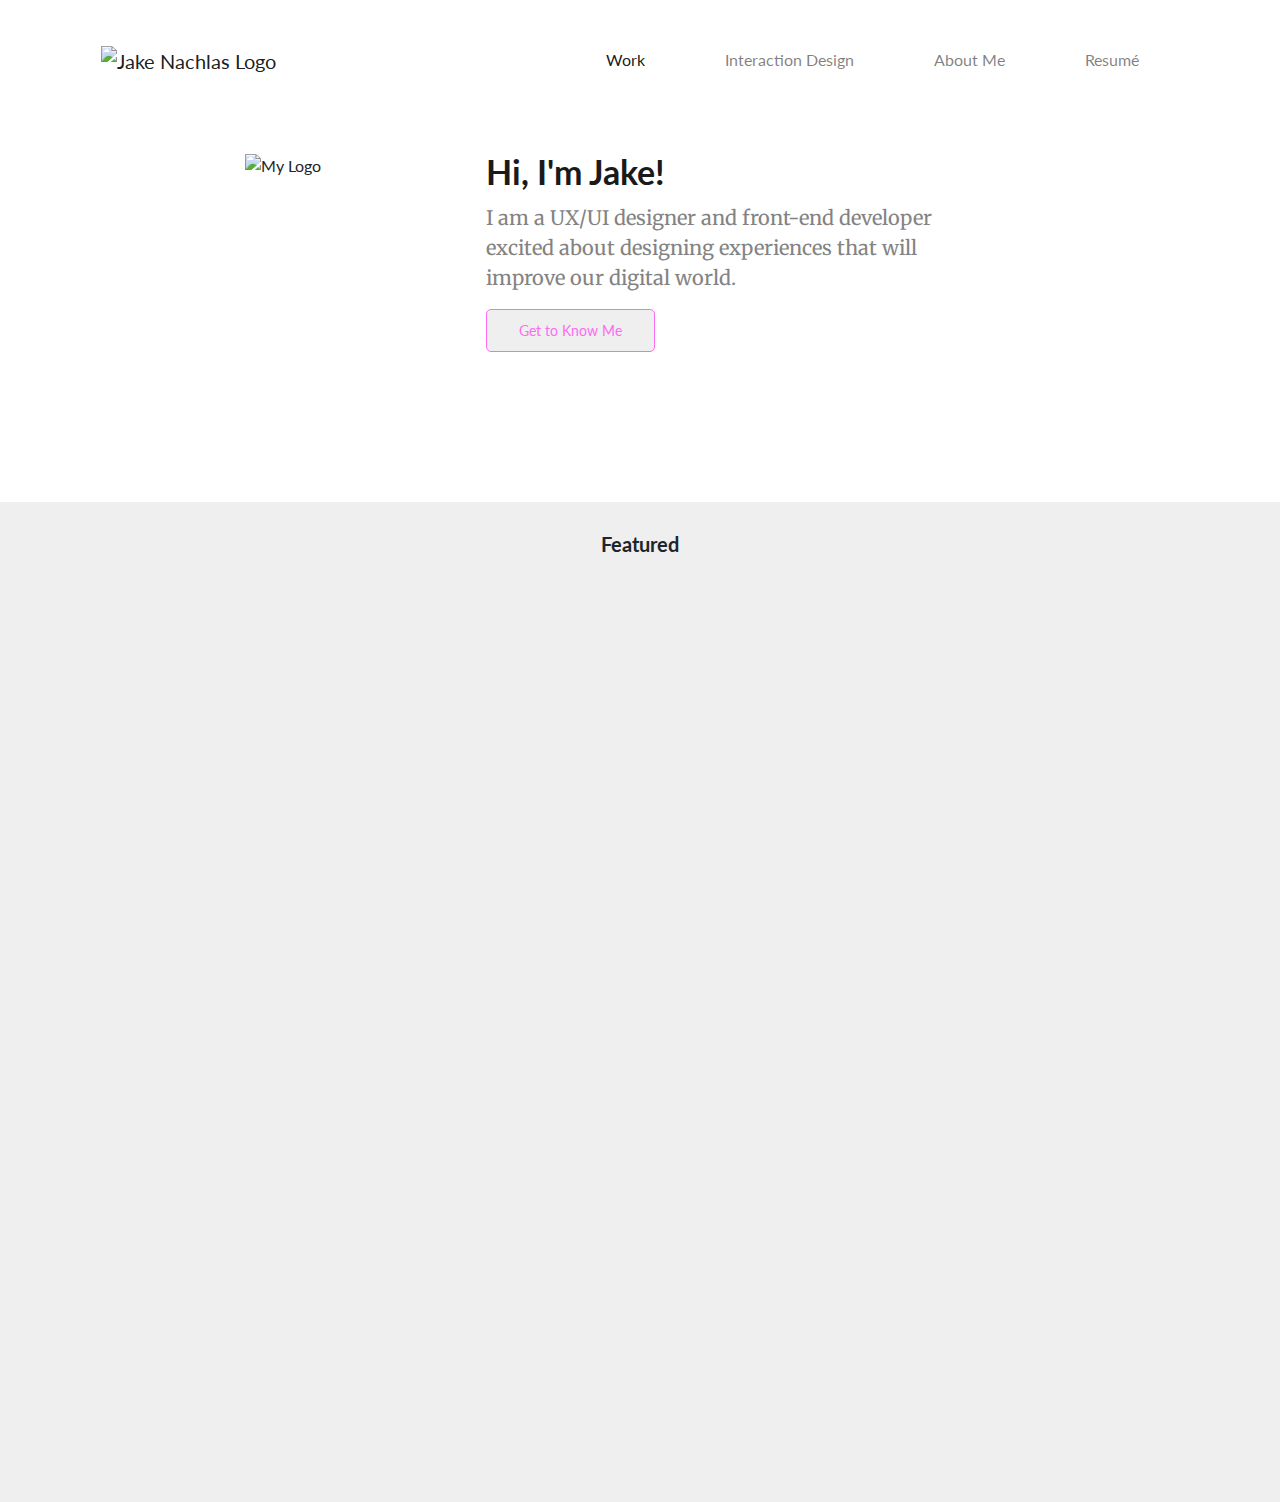
==== work.html @ 3367e307 "Updated responsive sizing and added featured content section." ====
<!DOCTYPE html>
<html lang="en">
<head>
    <meta charset="UTF-8">
    <meta name="viewport" content="width=device-width, initial-scale=1.0">
    <link rel="stylesheet" href="https://stackpath.bootstrapcdn.com/bootstrap/4.4.1/css/bootstrap.min.css" integrity="sha384-Vkoo8x4CGsO3+Hhxv8T/Q5PaXtkKtu6ug5TOeNV6gBiFeWPGFN9MuhOf23Q9Ifjh" crossorigin="anonymous">
    <link rel="stylesheet" href="workstyle.css" type="text/css">

    <!-- fonts -->
    <link href="https://fonts.googleapis.com/css2?family=Lato:wght@400;700&family=Merriweather:ital,wght@0,400;0,700;1,400;1,700&display=swap" rel="stylesheet">

    <title>Jake Nachlas' Website</title>
</head>
<body>

    <!-- navigation -->
    <section class="nav">
        <div class="container">
            <nav class="navbar navbar-expand-lg navbar-light flex center" id="mynavbar">
                <a class="navbar-brand" href="home.html">
                    <img id="logo-main" src="../NewLogo.png" alt="Jake Nachlas Logo">
                </a>
                <button class="navbar-toggler" type="button" data-toggle="collapse" data-target="#navbarNavAltMarkup" aria-controls="navbarNavAltMarkup" aria-expanded="false" aria-label="Toggle navigation">
                  <span class="navbar-toggler-icon"></span>
                </button>
                <div class="collapse navbar-collapse" id="navbarNavAltMarkup">
                  <div class="navbar-nav ml-auto">
                    <a class="nav-item nav-link active" href="#">Work <span class="sr-only">(current)</span></a>
                    <a class="nav-item nav-link" href="#">Interaction Design</a>
                    <a class="nav-item nav-link" href="#">About Me</a>
                    <a class="nav-item nav-link" href="#" tabindex="-1" aria-disabled="true">Resumé</a>
                  </div>
                </div>
            </nav>
        </div>
    </section>

    <!-- hero content -->
    <section class="hero">
      <div class="container">
        <div class="hero-content">
          <div class="image-holder d-none d-sm-inline-block">
            <img id="hero-image" src="../MePhoto.png" alt="My Logo">
          </div>
          <div class="hero-text-content d-sm-block d-md-inline-block">
            <div id="hero-intro-hi">
              <h1>Hi, I'm Jake!</h1>
            </div>
            <div id="hero-intro-about">
              <p id="hero-intro-about-text">I am a UX/UI designer and front-end developer excited
                about designing experiences that will improve our digital world.
              </p>
            </div>
            <div class="get-to-know-me">
              <button id="button-to-about">Get to Know Me</button>
            </div>
          </div>
        </div>
      </div>
    </section>

    <!-- featured content -->
    <section class="featured">
      <div class="container">
        <div id="featured-section-title">
          <h2>Featured</h2>
        </div>

        <div class="featured-projects">
          <div class="row">
            <div class="project col-sm-12 col-md-6">
              <img class="fit-image" src="../DiagonalOne.png" alt="">
            </div>
            <div class="project col-sm-12 col-md-6">
              <img class="fit-image" src="../DiagonalOne.png" alt="">
            </div>
          </div>
          <div class="row">
            <div class="project col-sm-12 col-md-6">
              <img class="fit-image" src="../DiagonalOne.png" alt="">
            </div>
            <div class="project col-sm-12 col-md-6">
              <img class="fit-image" src="../DiagonalOne.png" alt="">
            </div>
          </div>
        </div>
      </div>
    </section>

</body>
</html>
---- workstyle.css ----
body {
    font-family: 'Lato', sans-serif;
}

/* navigation */

.nav-item {
    margin: 2rem;
}

#logo-main {
    width: 187px;
    height: auto;
}

.hero-content {
    margin-top: 2rem;
    margin-bottom: 2rem;
    margin-left: auto;
    margin-right: auto;
}

.hero {
    max-width: 820px;
}

.hero-text-content {
   width: 60%;
   display: inline-block;
   padding-right: 0;
}

.image-holder {
    width: 30%;
    display: inline-block;
    vertical-align: top;
}

.navbar-nav a{
    color: red;
}

.hero {
    margin: auto;

}


h1 {
    font-family: 'Lato', sans-serif;
    font-size: 34px;
    font-weight: bold;
    color: #1a1a1a;
    display: inline;
}

#hero-image {
    width: 200px;
    height: auto;
}

#hero-intro-hi {
    margin-bottom: 10px;
}

#hero-intro-about-text {
    font-size: 20px;
    font-family: 'Merriweather', serif;
    font-weight: regular;
    color: #838383
}

#button-to-about {
    color: #FD6BF2;
    border: 1px solid #FD6BF2;
    font-size: 14px;
    font-family: 'Lato', sans-serif;
    border-radius: 5px;
    padding: 10px 32px;
}

#button-to-about:hover {
    color:white;
    background: transparent linear-gradient(95deg, #FFA7FF 0%, #E949F5 100%) 0% 0% no-repeat padding-box;
    border: 1px solid white;
}


/* featured */

.featured {
    background: #EFEFEF 0% 0% no-repeat padding-box;
    width: 100%;
    height: 1000px;
    margin-top: 150px;
}

#featured-section-title {
    text-align: center;
    padding-top: 30px;
    padding-bottom: 30px;
}

#featured-section-title h2 {
    font-size: 20px;
    font-family: 'Lato', sans-serif;
    font-weight: bold;
}


.project {
    margin: 10px 0;

}

.fit-image {
    width: 100%;
    object-fit: cover;
    border-radius: 12px;
    margin-bottom: 10px;
}


.featured-work {
    width: 47%;
    height: 440px;
    /* margin: 1%; */
    background-color: pink;
    /* display: inline-block;
    text-align: center;
    border-radius: 12px; */
}

#zipline-photo {
    width: 536px;
    height: 440px;
    border-radius: 12px;
}
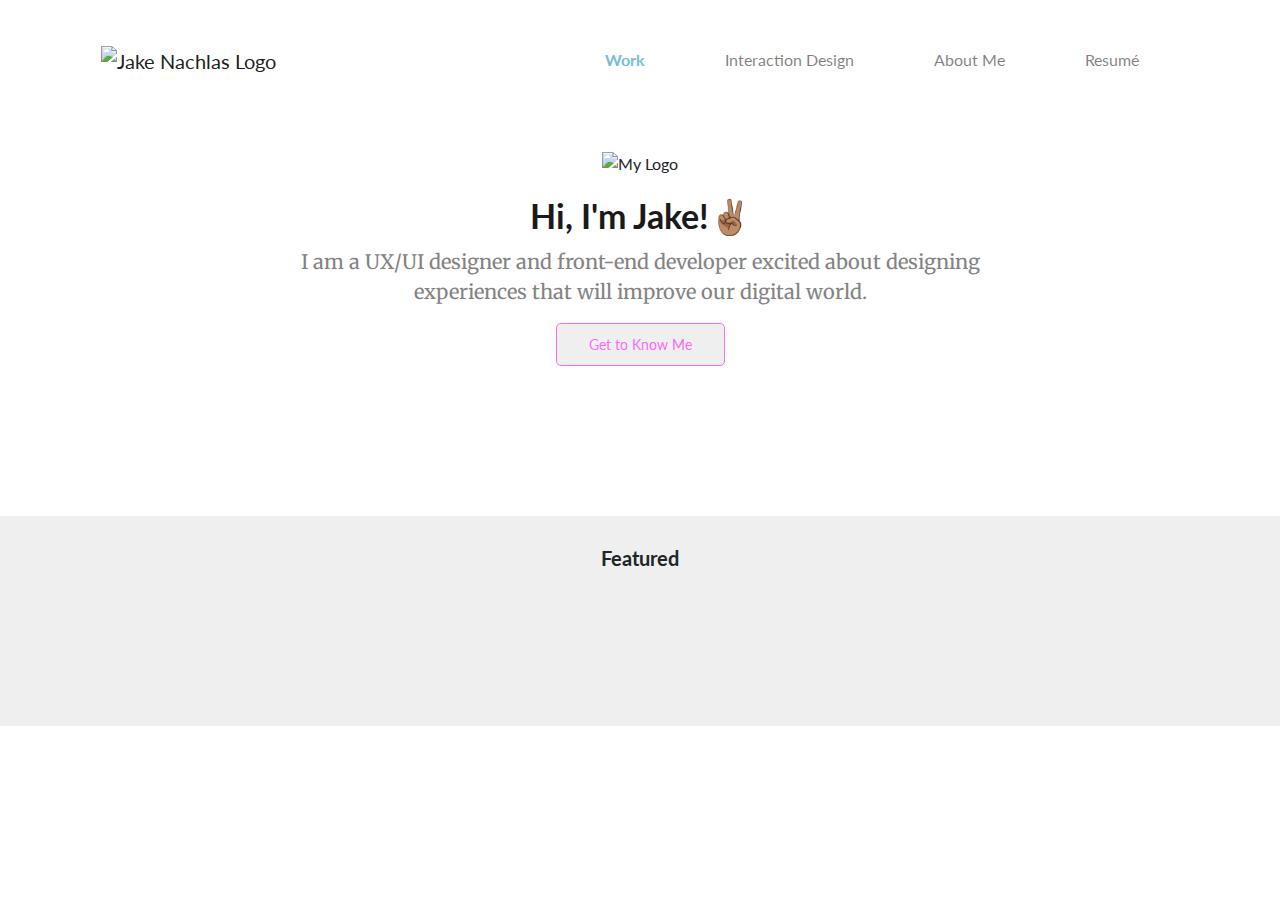
==== commit 1e4d8151: "Changes to Hero" ====
--- a/work.html
+++ b/work.html
@@ -40,11 +40,11 @@
       <div class="container">
         <div class="hero-content">
           <div class="image-holder d-none d-sm-inline-block">
-            <img id="hero-image" src="../MePhoto.png" alt="My Logo">
+            <img id="hero-image" src="../CircleProfPic.png" alt="My Logo">
           </div>
           <div class="hero-text-content d-sm-block d-md-inline-block">
             <div id="hero-intro-hi">
-              <h1>Hi, I'm Jake!</h1>
+              <h1>Hi, I'm Jake!✌🏽</h1>
             </div>
             <div id="hero-intro-about">
               <p id="hero-intro-about-text">I am a UX/UI designer and front-end developer excited
@@ -72,7 +72,7 @@
               <img class="fit-image" src="../DiagonalOne.png" alt="">
             </div>
             <div class="project col-sm-12 col-md-6">
-              <img class="fit-image" src="../DiagonalOne.png" alt="">
+              <img class="fit-image" src="../DeptEdTile.png" alt="">
             </div>
           </div>
           <div class="row">
--- a/workstyle.css
+++ b/workstyle.css
@@ -4,8 +4,13 @@
 
 /* navigation */
 
-.nav-item {
+.navbar-nav a {
     margin: 2rem;
+}
+
+.navbar-light .navbar-nav .active>.nav-link, .navbar-light .navbar-nav .nav-link.active, .navbar-light .navbar-nav .nav-link.show, .navbar-light .navbar-nav .show>.nav-link {
+    color: #78BDD7;
+    font-weight: bold;
 }
 
 #logo-main {
@@ -14,24 +19,27 @@
 }
 
 .hero-content {
+    display: flex;
+    flex-direction: column;
+    text-align: center;
     margin-top: 2rem;
     margin-bottom: 2rem;
     margin-left: auto;
     margin-right: auto;
+    vertical-align: top;
 }
+
 
 .hero {
     max-width: 820px;
 }
 
 .hero-text-content {
-   width: 60%;
    display: inline-block;
    padding-right: 0;
 }
 
 .image-holder {
-    width: 30%;
     display: inline-block;
     vertical-align: top;
 }
@@ -55,8 +63,9 @@
 }
 
 #hero-image {
-    width: 200px;
+    width: 185px;
     height: auto;
+    margin-bottom: 20px;
 }
 
 #hero-intro-hi {
@@ -67,7 +76,7 @@
     font-size: 20px;
     font-family: 'Merriweather', serif;
     font-weight: regular;
-    color: #838383
+    color: #838383;
 }
 
 #button-to-about {
@@ -91,7 +100,6 @@
 .featured {
     background: #EFEFEF 0% 0% no-repeat padding-box;
     width: 100%;
-    height: 1000px;
     margin-top: 150px;
 }
 
@@ -107,6 +115,9 @@
     font-weight: bold;
 }
 
+.featured-projects {
+    padding-bottom: 30px;
+}
 
 .project {
     margin: 10px 0;
@@ -121,16 +132,6 @@
 }
 
 
-.featured-work {
-    width: 47%;
-    height: 440px;
-    /* margin: 1%; */
-    background-color: pink;
-    /* display: inline-block;
-    text-align: center;
-    border-radius: 12px; */
-}
-
 #zipline-photo {
     width: 536px;
     height: 440px;
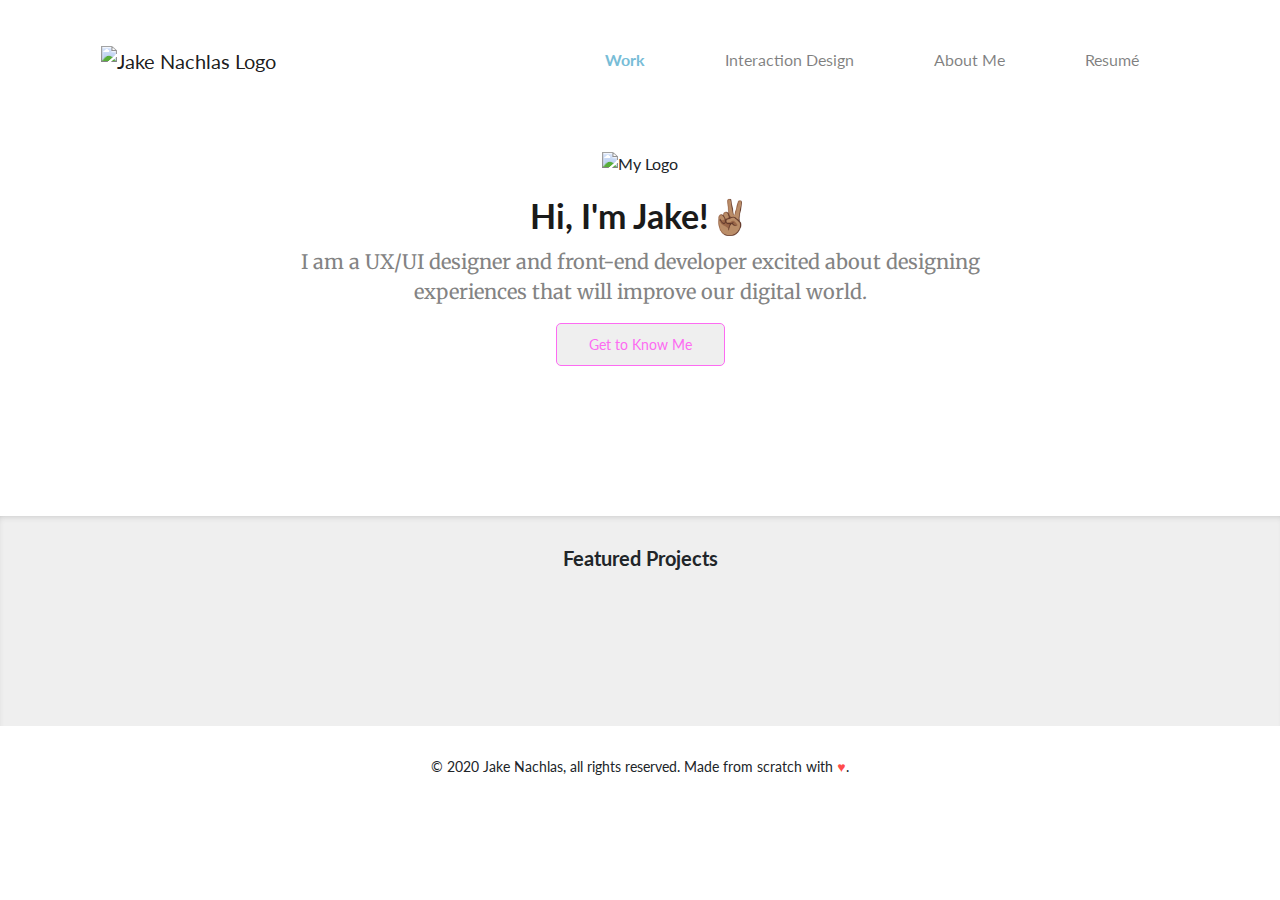
==== commit 94975b1f: "Added footer and an inner box shadow to Featured Section!" ====
--- a/work.html
+++ b/work.html
@@ -63,16 +63,17 @@
     <section class="featured">
       <div class="container">
         <div id="featured-section-title">
-          <h2>Featured</h2>
+          <h2>Featured Projects</h2>
         </div>
 
+        <!-- NOTE: When I make the pages for projects, wrap img tags in a tag. -->
         <div class="featured-projects">
           <div class="row">
             <div class="project col-sm-12 col-md-6">
               <img class="fit-image" src="../DiagonalOne.png" alt="">
             </div>
             <div class="project col-sm-12 col-md-6">
-              <img class="fit-image" src="../DeptEdTile.png" alt="">
+              <img class="fit-image" src="../DeptofEduTile.png" alt="">
             </div>
           </div>
           <div class="row">
@@ -80,12 +81,18 @@
               <img class="fit-image" src="../DiagonalOne.png" alt="">
             </div>
             <div class="project col-sm-12 col-md-6">
-              <img class="fit-image" src="../DiagonalOne.png" alt="">
+              <img class="fit-image" src="../ComingSoonTile.png" alt="">
             </div>
           </div>
         </div>
       </div>
     </section>
 
+
+
+
+    <footer class="footer">
+      © 2020 Jake Nachlas, all rights reserved. Made from scratch with <span id="heart-icon">♥</span>.
+    </footer>
 </body>
 </html>--- a/workstyle.css
+++ b/workstyle.css
@@ -12,6 +12,7 @@
     color: #78BDD7;
     font-weight: bold;
 }
+
 
 #logo-main {
     width: 187px;
@@ -50,7 +51,6 @@
 
 .hero {
     margin: auto;
-
 }
 
 
@@ -101,6 +101,7 @@
     background: #EFEFEF 0% 0% no-repeat padding-box;
     width: 100%;
     margin-top: 150px;
+    box-shadow: inset 1px 4px 9px -6px rgba(0,0,0,0.3);
 }
 
 #featured-section-title {
@@ -136,4 +137,22 @@
     width: 536px;
     height: 440px;
     border-radius: 12px;
+}
+
+
+
+
+
+
+
+/* footer */
+footer {
+    margin-top: 30px;
+    margin-bottom: 20px;
+    font-size: 14px;
+    text-align: center;
+}
+
+#heart-icon {
+    color: #FF4B4B;
 }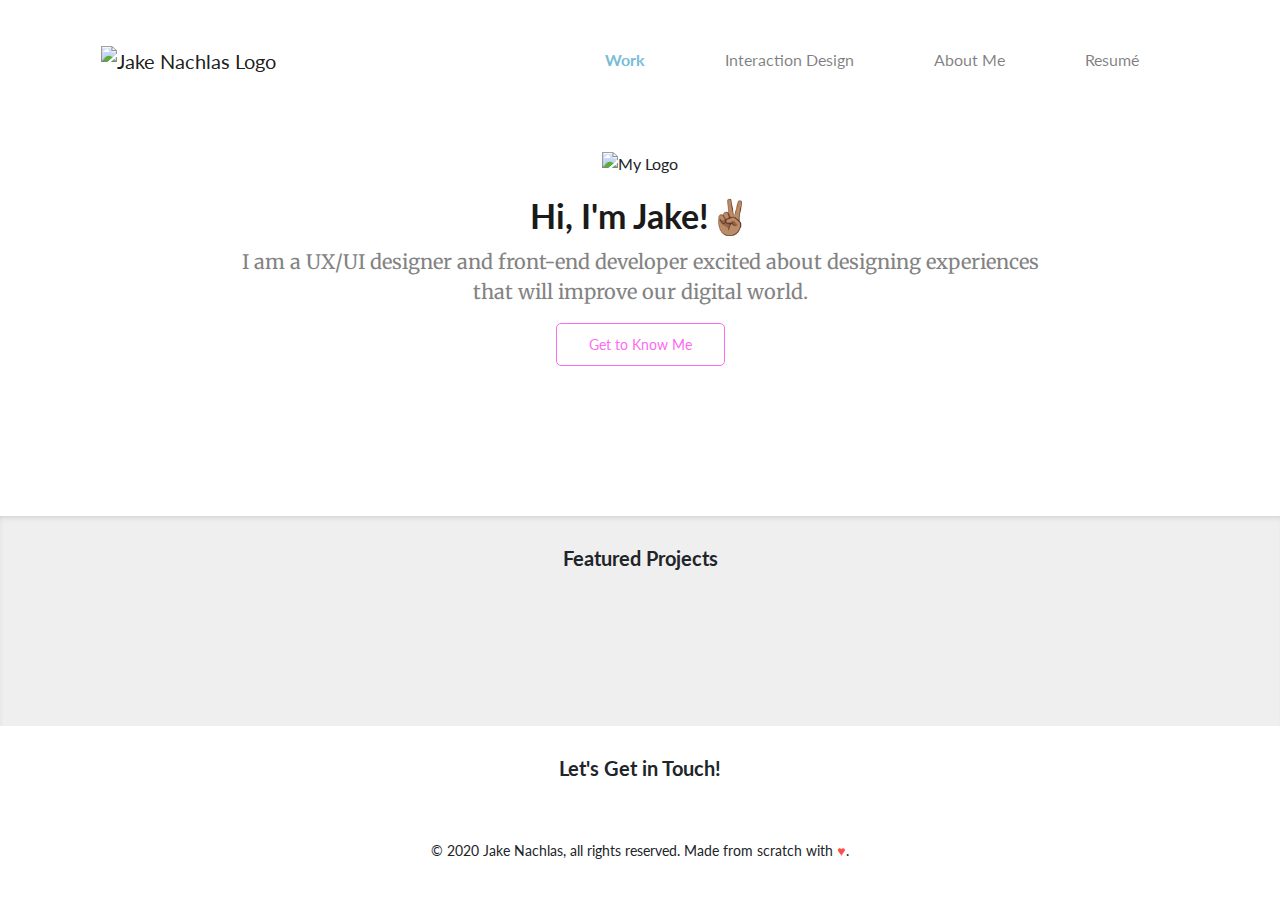
==== commit f59dcacf: "Updated images and nav fixes" ====
--- a/work.html
+++ b/work.html
@@ -13,81 +13,89 @@
 </head>
 <body>
 
-    <!-- navigation -->
     <section class="nav">
-        <div class="container">
-            <nav class="navbar navbar-expand-lg navbar-light flex center" id="mynavbar">
-                <a class="navbar-brand" href="home.html">
-                    <img id="logo-main" src="../NewLogo.png" alt="Jake Nachlas Logo">
-                </a>
-                <button class="navbar-toggler" type="button" data-toggle="collapse" data-target="#navbarNavAltMarkup" aria-controls="navbarNavAltMarkup" aria-expanded="false" aria-label="Toggle navigation">
-                  <span class="navbar-toggler-icon"></span>
-                </button>
-                <div class="collapse navbar-collapse" id="navbarNavAltMarkup">
-                  <div class="navbar-nav ml-auto">
-                    <a class="nav-item nav-link active" href="#">Work <span class="sr-only">(current)</span></a>
-                    <a class="nav-item nav-link" href="#">Interaction Design</a>
-                    <a class="nav-item nav-link" href="#">About Me</a>
-                    <a class="nav-item nav-link" href="#" tabindex="-1" aria-disabled="true">Resumé</a>
-                  </div>
+      <div class="container">
+          <nav class="navbar navbar-expand-lg navbar-light flex center" id="mynavbar">
+              <a class="navbar-brand" href="home.html">
+                  <img id="logo-main" src="../NewLogo.png" alt="Jake Nachlas Logo">
+              </a>
+              <button class="navbar-toggler" type="button" data-toggle="collapse" data-target="#navbarNavAltMarkup" aria-controls="navbarNavAltMarkup" aria-expanded="false" aria-label="Toggle navigation">
+                <span class="navbar-toggler-icon"></span>
+              </button>
+              <div class="collapse navbar-collapse" id="navbarNavAltMarkup">
+                <div class="navbar-nav ml-auto">
+                  <a class="nav-item nav-link active" href="#">Work <span class="sr-only">(current)</span></a>
+                  <a class="nav-item nav-link" href="#">Interaction Design</a>
+                  <a class="nav-item nav-link" href="#">About Me</a>
+                  <a class="nav-item nav-link" href="#" tabindex="-1" aria-disabled="true">Resumé</a>
                 </div>
-            </nav>
+              </div>
+          </nav>
+      </div>
+  </section>
+
+  <!-- hero content -->
+  <section class="hero">
+    <div class="container">
+      <div class="hero-content">
+        <div class="image-holder d-none d-sm-inline-block">
+          <img id="hero-image" src="../CircleProfPic.png" alt="My Logo">
         </div>
-    </section>
-
-    <!-- hero content -->
-    <section class="hero">
-      <div class="container">
-        <div class="hero-content">
-          <div class="image-holder d-none d-sm-inline-block">
-            <img id="hero-image" src="../CircleProfPic.png" alt="My Logo">
+        <div class="hero-text-content d-sm-block d-md-inline-block">
+          <div id="hero-intro-hi">
+            <h1>Hi, I'm Jake!✌🏽</h1>
           </div>
-          <div class="hero-text-content d-sm-block d-md-inline-block">
-            <div id="hero-intro-hi">
-              <h1>Hi, I'm Jake!✌🏽</h1>
-            </div>
-            <div id="hero-intro-about">
-              <p id="hero-intro-about-text">I am a UX/UI designer and front-end developer excited
-                about designing experiences that will improve our digital world.
-              </p>
-            </div>
-            <div class="get-to-know-me">
-              <button id="button-to-about">Get to Know Me</button>
-            </div>
+          <div id="hero-intro-about">
+            <p id="hero-intro-about-text">I am a UX/UI designer and front-end developer excited
+              about designing experiences that will improve our digital world.
+            </p>
+          </div>
+          <div class="get-to-know-me">
+            <button id="button-to-about">Get to Know Me</button>
           </div>
         </div>
       </div>
-    </section>
+    </div>
+  </section>
 
     <!-- featured content -->
-    <section class="featured">
-      <div class="container">
-        <div id="featured-section-title">
-          <h2>Featured Projects</h2>
+  <section class="featured">
+    <div class="container">
+      <div id="featured-section-title">
+        <h2>Featured Projects</h2>
+      </div>
+
+      <!-- NOTE: When I make the pages for projects, wrap img tags in a tag. -->
+      <div class="featured-projects">
+        <div class="row">
+          <div class="project col-sm-12 col-md-6">
+            <img class="fit-image" src="../DiagonalOne.png" alt="">
+          </div>
+          <div class="project col-sm-12 col-md-6">
+            <img class="fit-image" src="../DeptofEduTile.png" alt="">
+          </div>
         </div>
-
-        <!-- NOTE: When I make the pages for projects, wrap img tags in a tag. -->
-        <div class="featured-projects">
-          <div class="row">
-            <div class="project col-sm-12 col-md-6">
-              <img class="fit-image" src="../DiagonalOne.png" alt="">
-            </div>
-            <div class="project col-sm-12 col-md-6">
-              <img class="fit-image" src="../DeptofEduTile.png" alt="">
-            </div>
+        <div class="row">
+          <div class="project col-sm-12 col-md-6">
+            <img class="fit-image" src="../DiagonalOne.png" alt="">
           </div>
-          <div class="row">
-            <div class="project col-sm-12 col-md-6">
-              <img class="fit-image" src="../DiagonalOne.png" alt="">
-            </div>
-            <div class="project col-sm-12 col-md-6">
-              <img class="fit-image" src="../ComingSoonTile.png" alt="">
-            </div>
+          <div class="project col-sm-12 col-md-6">
+            <img class="fit-image" src="../ComingSoonTile.png" alt="">
           </div>
         </div>
       </div>
+    </div>
+  </section>
+
+
+    <!-- medium stories -->
+    <section class="medium-stories-section"></section>
+
+
+    <!-- contact -->
+    <section id="contact-section">
+      <h2 id="contact-header">Let's Get in Touch!</h2>
     </section>
-
 
 
 
--- a/workstyle.css
+++ b/workstyle.css
@@ -1,5 +1,6 @@
 body {
     font-family: 'Lato', sans-serif;
+    overflow-x: hidden;
 }
 
 /* navigation */
@@ -28,12 +29,9 @@
     margin-left: auto;
     margin-right: auto;
     vertical-align: top;
+    max-width: 820px;
 }
 
-
-.hero {
-    max-width: 820px;
-}
 
 .hero-text-content {
    display: inline-block;
@@ -81,6 +79,7 @@
 
 #button-to-about {
     color: #FD6BF2;
+    background-color: white;
     border: 1px solid #FD6BF2;
     font-size: 14px;
     font-family: 'Lato', sans-serif;
@@ -92,6 +91,7 @@
     color:white;
     background: transparent linear-gradient(95deg, #FFA7FF 0%, #E949F5 100%) 0% 0% no-repeat padding-box;
     border: 1px solid white;
+
 }
 
 
@@ -142,8 +142,23 @@
 
 
 
+/* medium stories */
+.medium-stories-section {
+    display: flex;
+}
 
 
+#contact-section h2{
+    font-size: 20px;
+    font-family: 'Lato', sans-serif;
+    font-weight: bold;
+}
+
+#contact-header {
+    text-align: center;
+    padding-top: 30px;
+    padding-bottom: 30px;
+}
 
 /* footer */
 footer {
@@ -155,4 +170,5 @@
 
 #heart-icon {
     color: #FF4B4B;
-}+}
+
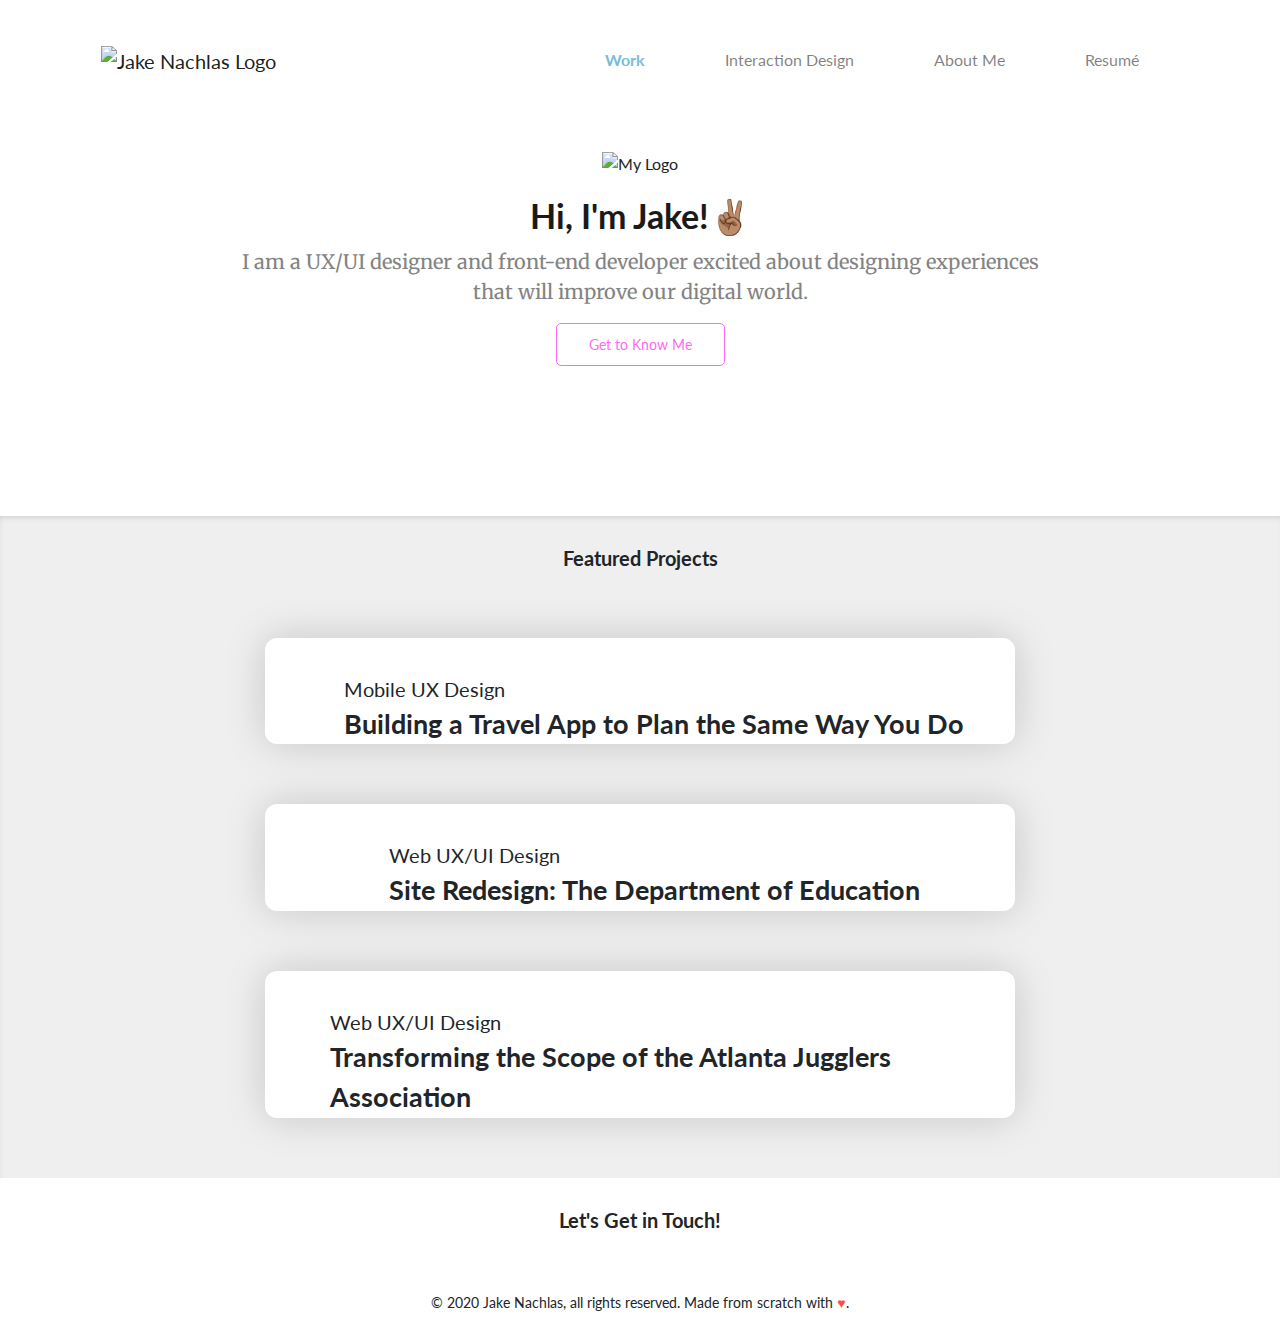
==== commit e1e0d3c4: "Updated card elements" ====
--- a/work.html
+++ b/work.html
@@ -64,23 +64,44 @@
       <div id="featured-section-title">
         <h2>Featured Projects</h2>
       </div>
-
-      <!-- NOTE: When I make the pages for projects, wrap img tags in a tag. -->
-      <div class="featured-projects">
-        <div class="row">
-          <div class="project col-sm-12 col-md-6">
-            <img class="fit-image" src="../DiagonalOne.png" alt="">
+      <div class="flex-container">
+        <div class="card-element">
+          <div class="card-image-holder">
+            <img src="../DiagonalOne.png" alt="">
           </div>
-          <div class="project col-sm-12 col-md-6">
-            <img class="fit-image" src="../DeptofEduTile.png" alt="">
+          <div class="card-element-text-content">
+            <div class="card-element-text-genre">
+              Mobile UX Design
+            </div>
+            <div class="card-element-text-title">
+              Building a Travel App to Plan the Same Way You Do
+            </div>
           </div>
         </div>
-        <div class="row">
-          <div class="project col-sm-12 col-md-6">
-            <img class="fit-image" src="../DiagonalOne.png" alt="">
+        <div class="card-element">
+          <div class="card-image-holder">
+            <img src="../DeptofEduTile.png" alt="">
           </div>
-          <div class="project col-sm-12 col-md-6">
-            <img class="fit-image" src="../ComingSoonTile.png" alt="">
+          <div class="card-element-text-content">
+            <div class="card-element-text-genre">
+              Web UX/UI Design
+            </div>
+            <div class="card-element-text-title">
+              Site Redesign: The Department of Education
+            </div>
+          </div>
+        </div>
+        <div class="card-element">
+          <div class="card-image-holder">
+            <img src="../JuggletileNew.png" alt="">
+          </div>
+          <div class="card-element-text-content">
+            <div class="card-element-text-genre">
+              Web UX/UI Design
+            </div>
+            <div class="card-element-text-title">
+              Transforming the Scope of the Atlanta Jugglers Association
+            </div>
           </div>
         </div>
       </div>
--- a/workstyle.css
+++ b/workstyle.css
@@ -101,10 +101,11 @@
     background: #EFEFEF 0% 0% no-repeat padding-box;
     width: 100%;
     margin-top: 150px;
+    padding-bottom: 30px;
     box-shadow: inset 1px 4px 9px -6px rgba(0,0,0,0.3);
 }
 
-#featured-section-title {
+ #featured-section-title {
     text-align: center;
     padding-top: 30px;
     padding-bottom: 30px;
@@ -114,9 +115,9 @@
     font-size: 20px;
     font-family: 'Lato', sans-serif;
     font-weight: bold;
-}
-
-.featured-projects {
+} 
+
+/* .featured-projects {
     padding-bottom: 30px;
 }
 
@@ -130,7 +131,7 @@
     object-fit: cover;
     border-radius: 12px;
     margin-bottom: 10px;
-}
+} */
 
 
 #zipline-photo {
@@ -140,6 +141,61 @@
 }
 
 
+
+.flex-container {
+    display: flex;
+    margin-left: auto;
+    margin-right: auto;
+    height: 100%;
+    max-width: 760px;
+    background: #EFEFEF 0% 0% no-repeat padding-box;
+    flex-direction: column;
+    justify-content: center;
+    align-items: center;
+}
+
+.card-element {
+    display: flex;
+    width: 750px;
+    height: 100%;
+    background-color: white;
+    margin: 30px;
+    border-radius: 12px;
+    justify-content: center;
+    box-shadow: 0px 0px 40px #0000002C;
+    transition: box-shadow 0.3s ease-in-out;
+}
+
+.card-element:hover {
+    box-shadow: 0px 0px 40px #00000060;
+}
+
+.card-image-holder img {
+    position: relative;
+    max-width: 230px;
+    height: 190px;
+    border-bottom-left-radius: 12px;
+    border-top-left-radius: 12px;
+}
+
+.card-element-text-content {
+    display: inline-block;
+    margin-left: 65px;
+    margin-top: 36px;
+    margin-right: 37px;
+}
+
+.card-element-text-genre {
+    font-family: 'Lato', sans-serif;
+    font-size: 20px;
+    font-weight: regular;
+}
+
+.card-element-text-title {
+    font-family: 'Lato', sans-serif;
+    font-size: 27px;
+    font-weight: bold;
+}
 
 
 /* medium stories */
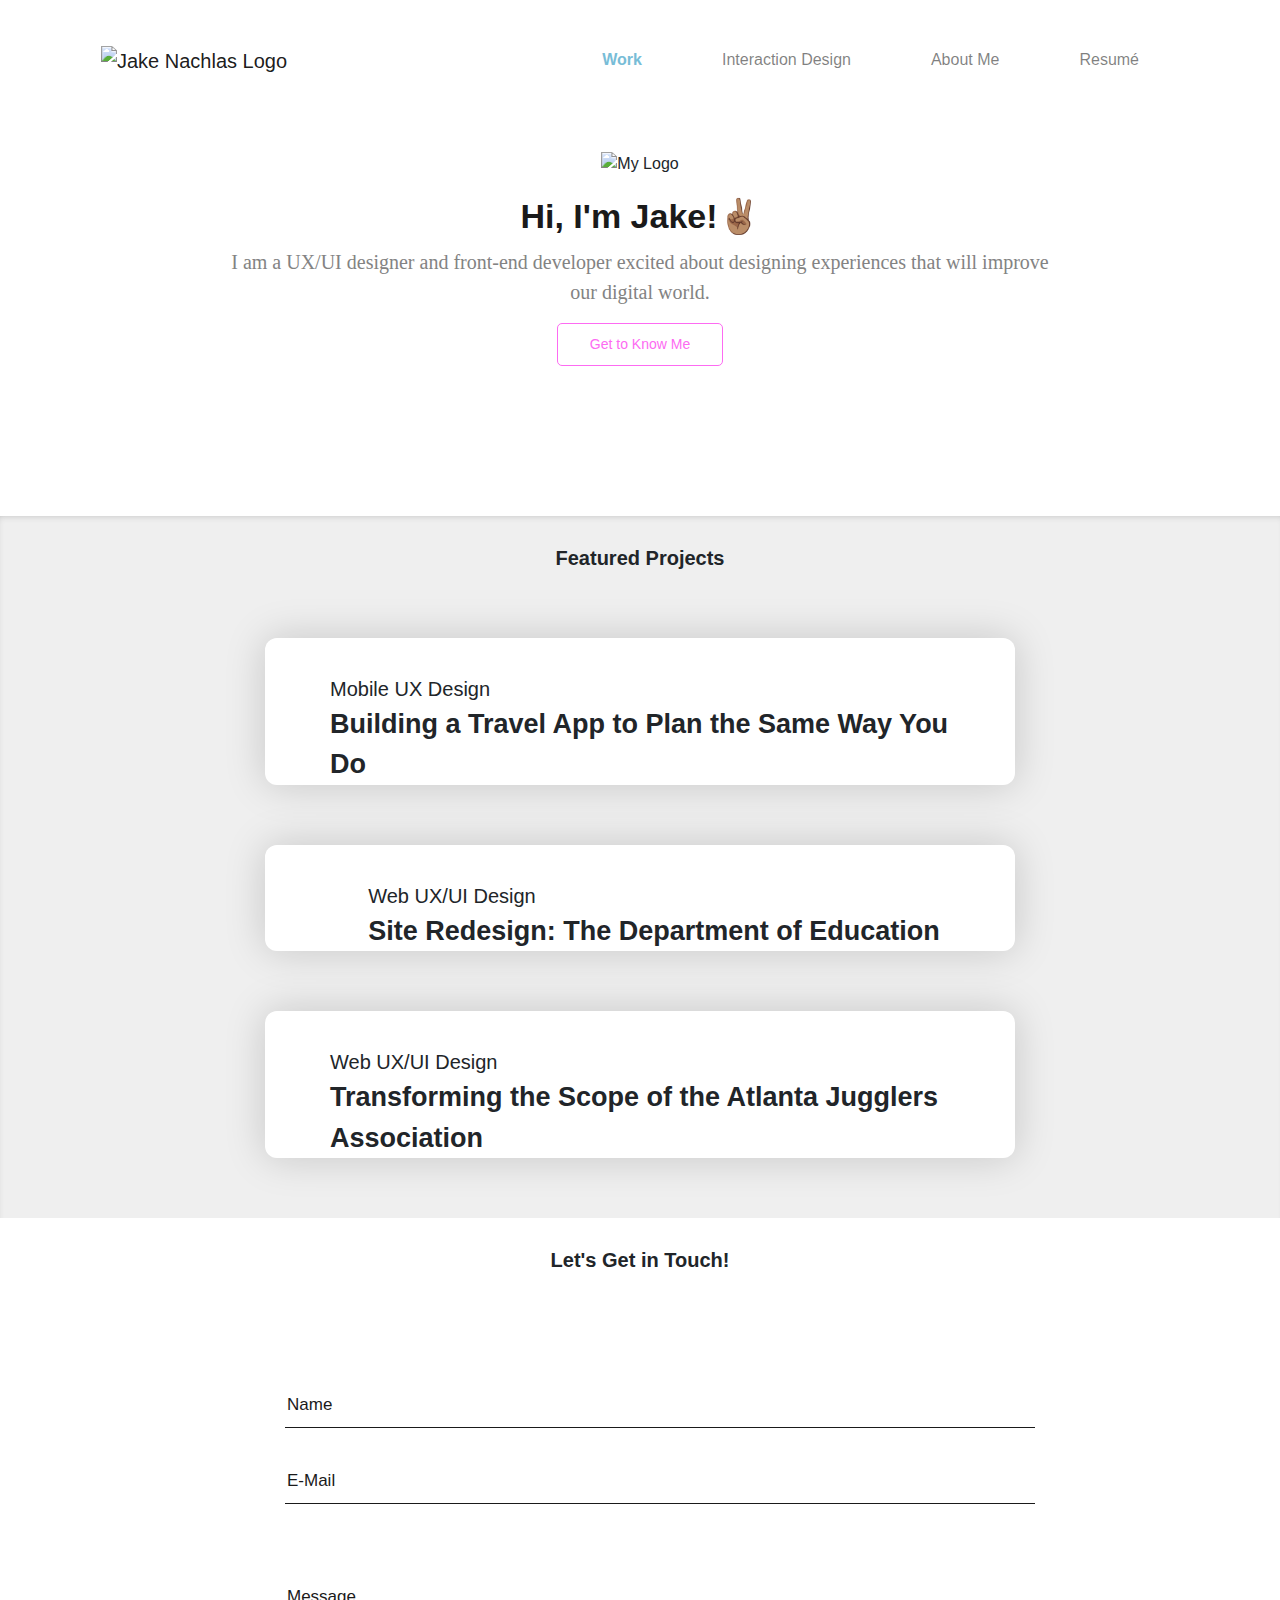
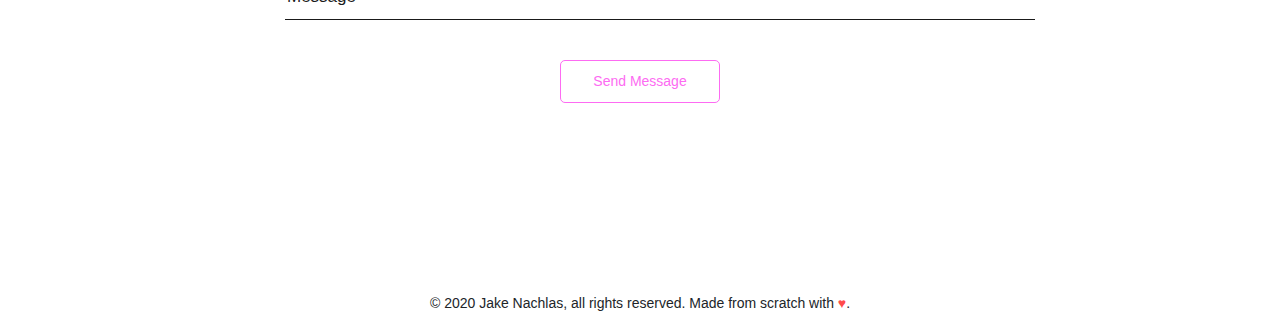
==== commit 8cfc7a9f: "Cleaned up some stuff. Not much an update just a safey push." ====
--- a/work.html
+++ b/work.html
@@ -6,14 +6,15 @@
     <link rel="stylesheet" href="https://stackpath.bootstrapcdn.com/bootstrap/4.4.1/css/bootstrap.min.css" integrity="sha384-Vkoo8x4CGsO3+Hhxv8T/Q5PaXtkKtu6ug5TOeNV6gBiFeWPGFN9MuhOf23Q9Ifjh" crossorigin="anonymous">
     <link rel="stylesheet" href="workstyle.css" type="text/css">
 
-    <!-- fonts -->
-    <link href="https://fonts.googleapis.com/css2?family=Lato:wght@400;700&family=Merriweather:ital,wght@0,400;0,700;1,400;1,700&display=swap" rel="stylesheet">
+    <!-- icons -->
+    <!-- Add icon library -->
+    <link rel="stylesheet" href="https://cdnjs.cloudflare.com/ajax/libs/font-awesome/4.7.0/css/font-awesome.min.css">
 
     <title>Jake Nachlas' Website</title>
 </head>
 <body>
 
-    <section class="nav">
+    <section class="nav-new">
       <div class="container">
           <nav class="navbar navbar-expand-lg navbar-light flex center" id="mynavbar">
               <a class="navbar-brand" href="home.html">
@@ -115,12 +116,25 @@
 
     <!-- contact -->
     <section id="contact-section">
-      <h2 id="contact-header">Let's Get in Touch!</h2>
+      <div class="container">
+        <h2 id="contact-header">Let's Get in Touch!</h2>
+
+        <div class="form">
+          <form>
+            <input class="first-elements-contact-form" type="text" placeholder="Name">
+            <input class="first-elements-contact-form" type="text" placeholder="E-Mail">
+            <input type="text" id="msg" placeholder="Message">
+          </form>
+
+          <button id="send-message" type="button">Send Message</button>
+        </div>
+      </div>
     </section>
 
 
 
     <footer class="footer">
+
       © 2020 Jake Nachlas, all rights reserved. Made from scratch with <span id="heart-icon">♥</span>.
     </footer>
 </body>
--- a/workstyle.css
+++ b/workstyle.css
@@ -1,9 +1,10 @@
 body {
     font-family: 'Lato', sans-serif;
     overflow-x: hidden;
-}
-
-/* navigation */
+    text-decoration: none;
+}
+
+/* old nav */
 
 .navbar-nav a {
     margin: 2rem;
@@ -13,6 +14,7 @@
     color: #78BDD7;
     font-weight: bold;
 }
+
 
 
 #logo-main {
@@ -43,9 +45,11 @@
     vertical-align: top;
 }
 
-.navbar-nav a{
-    color: red;
-}
+.navbar-toggler {
+    border: none;
+}
+
+
 
 .hero {
     margin: auto;
@@ -147,7 +151,7 @@
     margin-left: auto;
     margin-right: auto;
     height: 100%;
-    max-width: 760px;
+    max-width: 750px;
     background: #EFEFEF 0% 0% no-repeat padding-box;
     flex-direction: column;
     justify-content: center;
@@ -204,17 +208,75 @@
 }
 
 
+/* contact form section */
+
 #contact-section h2{
     font-size: 20px;
     font-family: 'Lato', sans-serif;
     font-weight: bold;
+    text-align: center;
 }
 
 #contact-header {
     text-align: center;
     padding-top: 30px;
-    padding-bottom: 30px;
-}
+    margin-bottom: 100px;
+}
+
+
+.form {
+    position: relative;
+    text-align: center;
+    max-width: 750px;
+    margin-left: auto;
+    margin-right: auto;
+    margin-bottom: 60px;
+}
+
+input {
+    width: 100%;
+    margin: 20px;
+    background: rgba(0,0,0,0);
+    border: none;
+    border-bottom: 1px solid #1a1a1a;
+    font-family: 'Lato', sans-serif;
+    padding-bottom: 10px;
+}
+
+input:focus {
+    border-bottom: 2px solid cyan;
+    outline: none;
+}
+
+input:focus::-webkit-input-placeholder {
+    color: cyan;
+}
+
+#msg {
+    margin-top: 60px;
+}
+
+#send-message {
+    margin-top: 20px;
+    color: #FD6BF2;
+    background-color: white;
+    border: 1px solid #FD6BF2;
+    font-size: 14px;
+    font-family: 'Lato', sans-serif;
+    border-radius: 5px;
+    padding: 10px 32px;
+    margin-bottom: 130px;
+}
+
+::-webkit-input-placeholder {
+    color: #1a1a1a;
+    font-family: 'Lato', sans-serif;
+    font-size: 17px;
+}
+
+
+
+
 
 /* footer */
 footer {
@@ -224,6 +286,7 @@
     text-align: center;
 }
 
+
 #heart-icon {
     color: #FF4B4B;
 }
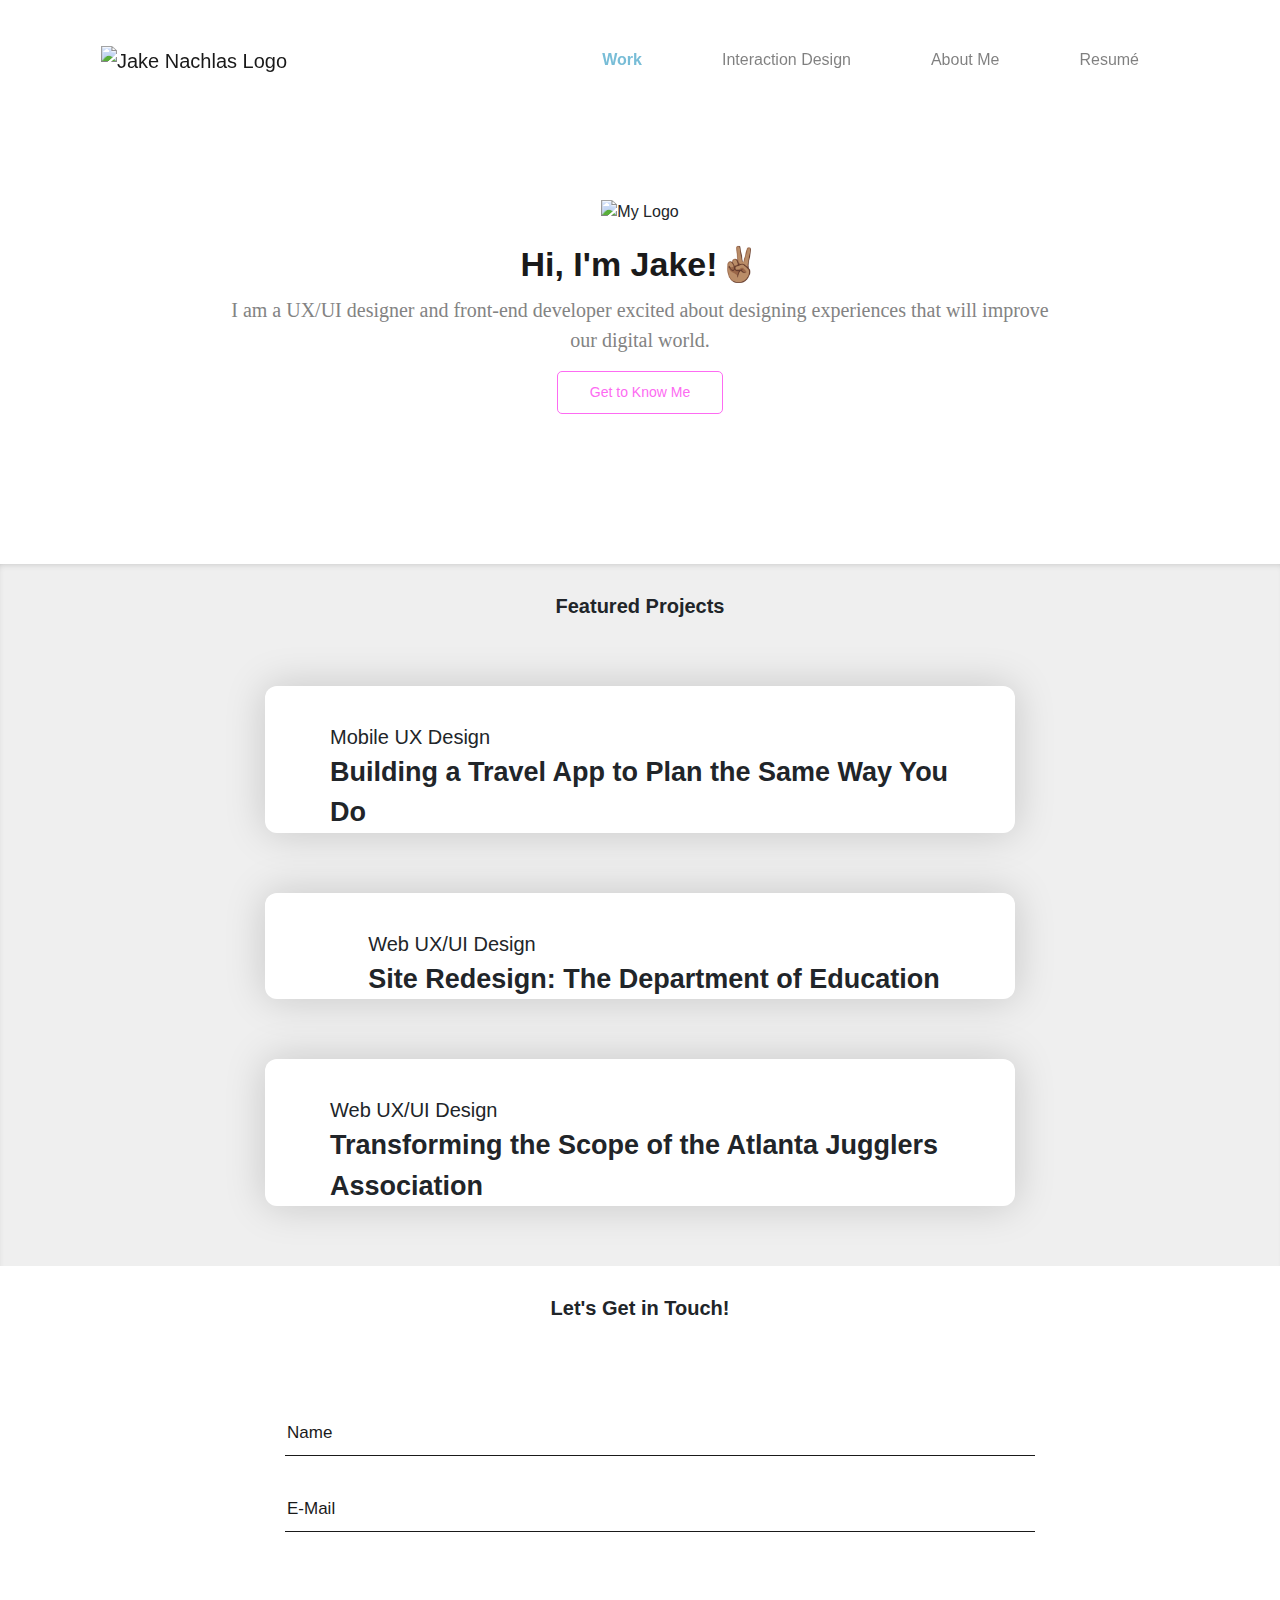
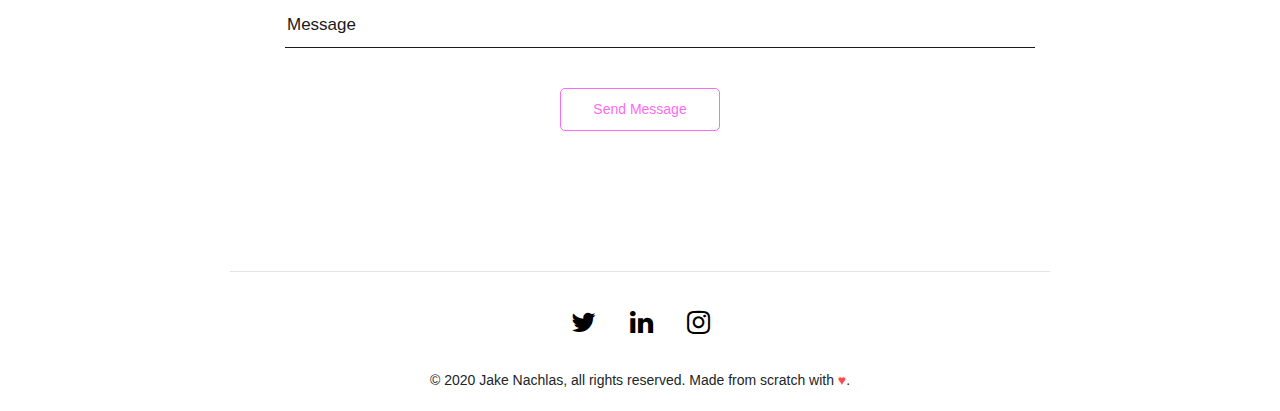
==== commit b4479846: "Added social media and hr" ====
--- a/work.html
+++ b/work.html
@@ -15,7 +15,7 @@
 <body>
 
     <section class="nav-new">
-      <div class="container">
+      <div class="navigation container">
           <nav class="navbar navbar-expand-lg navbar-light flex center" id="mynavbar">
               <a class="navbar-brand" href="home.html">
                   <img id="logo-main" src="../NewLogo.png" alt="Jake Nachlas Logo">
@@ -132,9 +132,19 @@
     </section>
 
 
-
+    <hr>
     <footer class="footer">
-
+      <div class="social-media-icons">
+        <a class="twitter-icon" href="#">
+          <i class="fa fa-twitter"></i>
+        </a>
+        <a class="linkedin-icon" href="#">
+          <i class="fa fa-linkedin"></i>
+        </a>
+        <a class="instagram-icon" href="#">
+          <i class="fa fa-instagram"></i>
+        </a>
+      </div>
       © 2020 Jake Nachlas, all rights reserved. Made from scratch with <span id="heart-icon">♥</span>.
     </footer>
 </body>
--- a/workstyle.css
+++ b/workstyle.css
@@ -15,6 +15,14 @@
     font-weight: bold;
 }
 
+.nav-new {
+    position: fixed;
+    top: 0;
+    z-index: 1;
+    width: 100%;
+    margin-bottom: 3rem;
+    background-color: rgba(255,255,255,0.8);
+}
 
 
 #logo-main {
@@ -53,6 +61,7 @@
 
 .hero {
     margin: auto;
+    margin-top: 200px;
 }
 
 
@@ -220,7 +229,7 @@
 #contact-header {
     text-align: center;
     padding-top: 30px;
-    margin-bottom: 100px;
+    margin-bottom: 80px;
 }
 
 
@@ -265,7 +274,7 @@
     font-family: 'Lato', sans-serif;
     border-radius: 5px;
     padding: 10px 32px;
-    margin-bottom: 130px;
+    margin-bottom: 80px;
 }
 
 ::-webkit-input-placeholder {
@@ -279,13 +288,42 @@
 
 
 /* footer */
+hr {
+    max-width: 820px;
+}
+
 footer {
-    margin-top: 30px;
+    margin-top: 20px;
     margin-bottom: 20px;
     font-size: 14px;
     text-align: center;
 }
 
+.social-media-icons {
+    display: flex;
+    margin-bottom: 17px;
+    justify-content: center;
+    font-size: 27px;
+    margin: 17px;
+}
+
+.fa {
+    color: black;
+    font-size: 27px;
+    margin: 17px;
+}
+
+.twitter-icon .fa:hover{
+    color: #00aced;
+}
+
+.linkedin-icon .fa:hover {
+    color: #007bb6;
+}
+
+.instagram-icon .fa:hover {
+    color: #8a3ab9;
+}
 
 #heart-icon {
     color: #FF4B4B;
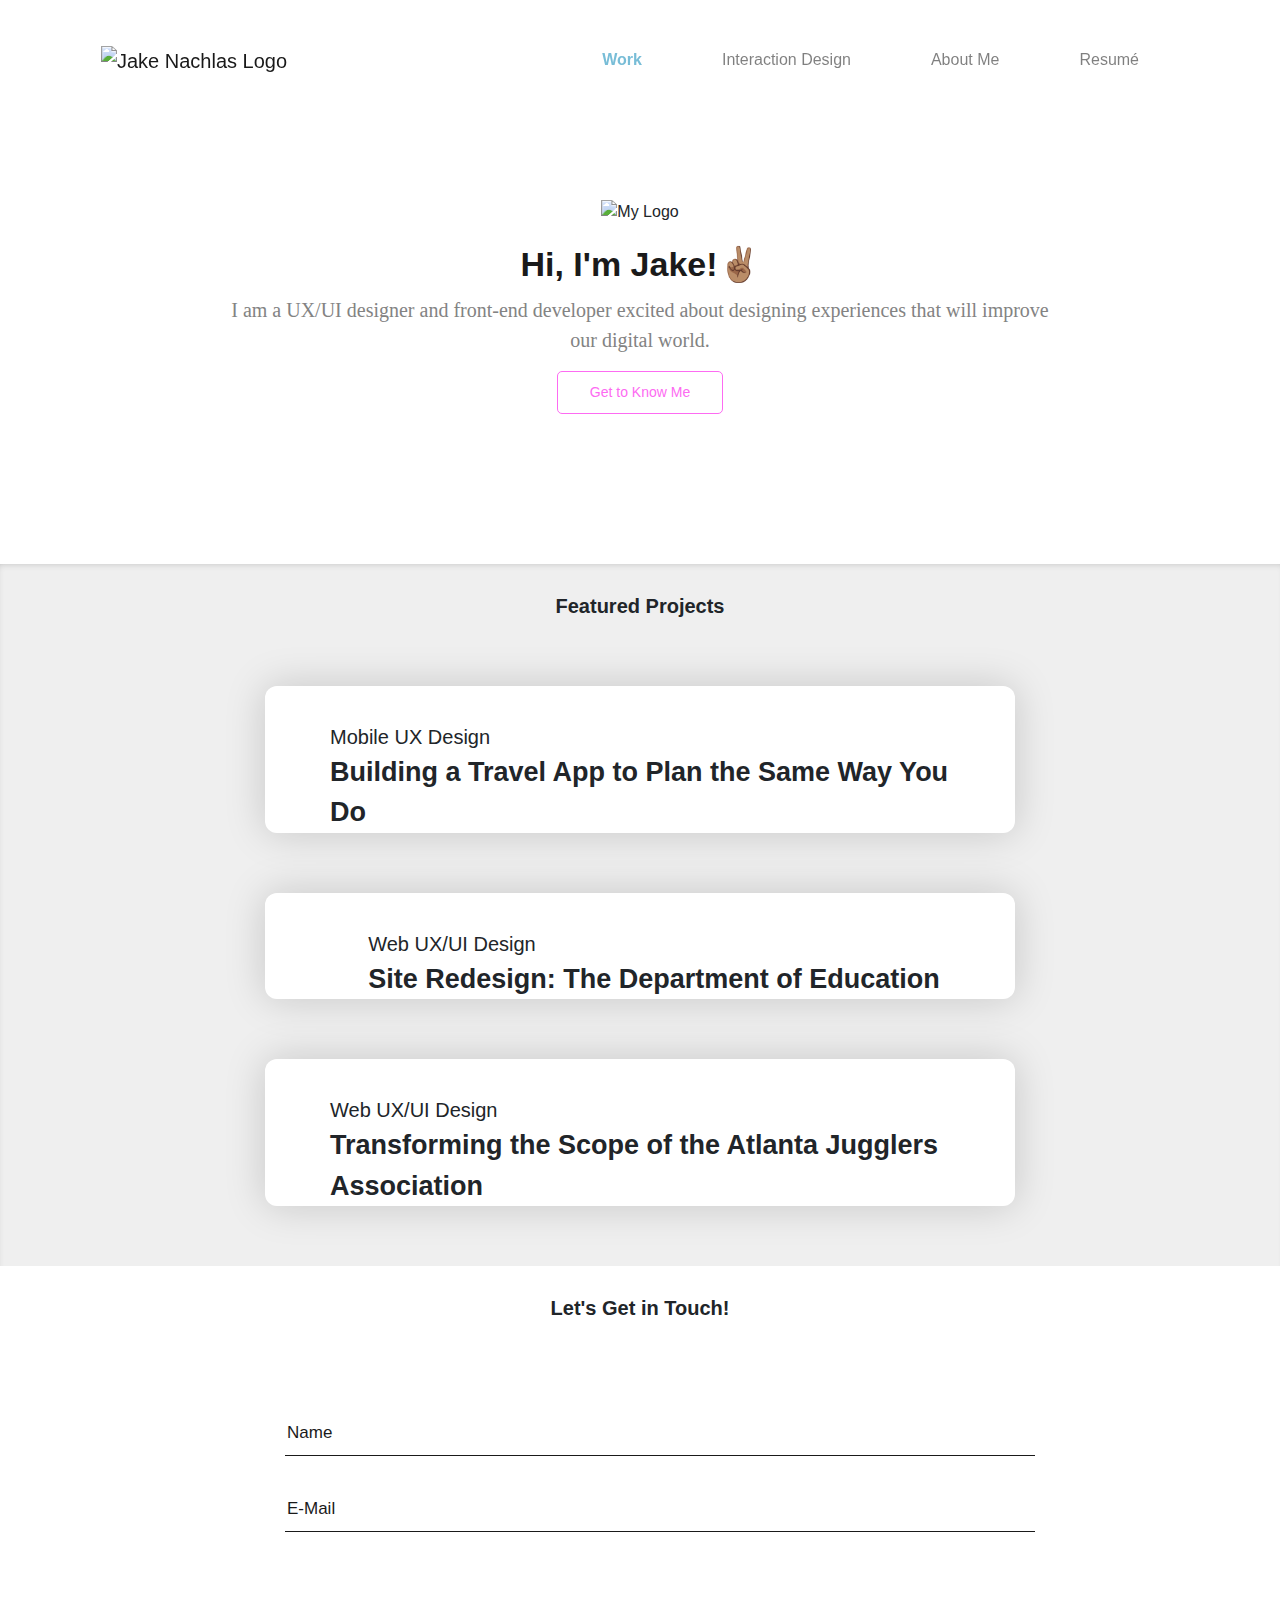
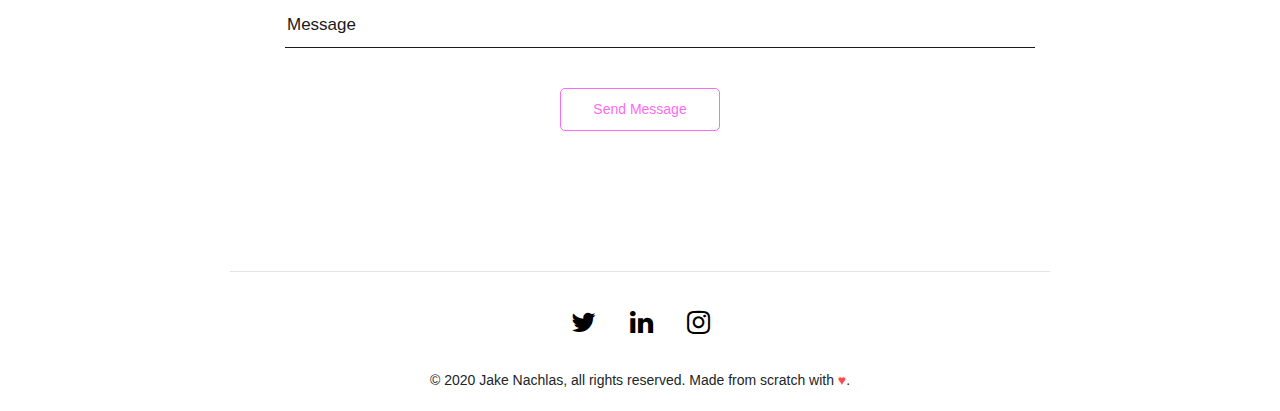
==== commit 9db4c0fb: "Added the actual links for social media icons" ====
--- a/work.html
+++ b/work.html
@@ -135,13 +135,13 @@
     <hr>
     <footer class="footer">
       <div class="social-media-icons">
-        <a class="twitter-icon" href="#">
+        <a class="twitter-icon" href="https://twitter.com/jnachlas">
           <i class="fa fa-twitter"></i>
         </a>
-        <a class="linkedin-icon" href="#">
+        <a class="linkedin-icon" href="https://www.linkedin.com/in/jakenachlas/">
           <i class="fa fa-linkedin"></i>
         </a>
-        <a class="instagram-icon" href="#">
+        <a class="instagram-icon" href="https://www.instagram.com/nachlas/">
           <i class="fa fa-instagram"></i>
         </a>
       </div>
--- a/workstyle.css
+++ b/workstyle.css
@@ -21,7 +21,7 @@
     z-index: 1;
     width: 100%;
     margin-bottom: 3rem;
-    background-color: rgba(255,255,255,0.8);
+    background-color: rgba(255,255,255,0.9);
 }
 
 
